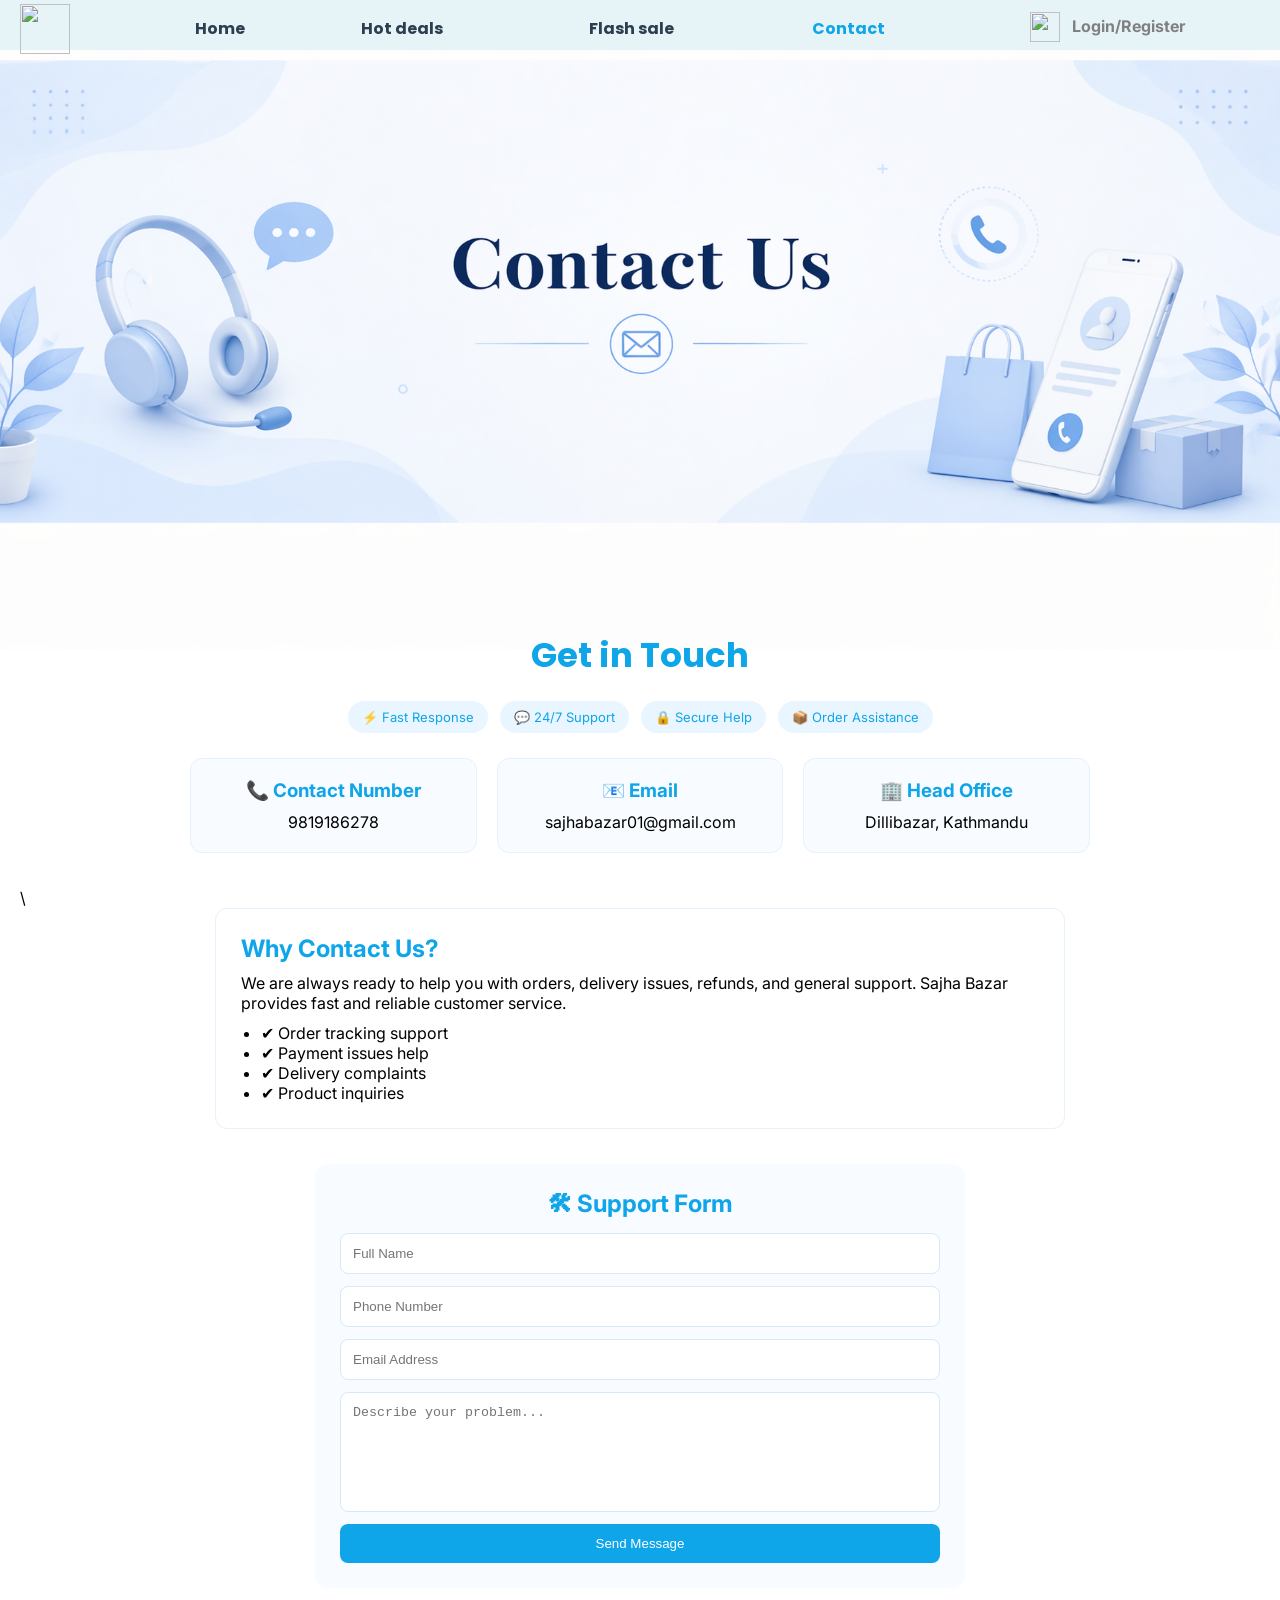
==== Contact.html @ 0f32a29d "Add files via upload" ====
<!DOCTYPE html>
<html>
<head>
	<meta charset="utf-8">
	<meta name="viewport" content="width=device-width, initial-scale=1">
	<title>
		Sajha Bazar
	</title>
</head>
<body>
  <link rel="stylesheet" href="style.css">
  <link href="https://fonts.googleapis.com/css2?family=Inter:wght@400;500;600&display=swap" rel="stylesheet">
  <link href="https://fonts.googleapis.com/css2?family=Poppins:wght@400;600&display=swap" rel="stylesheet">
	<div class = "container">	
	<a href = "file:///C:/Users/ashok/OneDrive/Desktop/website/home.html"><img src = "brandlogo.png" class = "pic"></a>
  <a href = "file:///C:/Users/ashok/OneDrive/Desktop/website/profile.html"><img src = "profile.png" class = "profile"></a>
  <a href = "file:///C:/Users/ashok/OneDrive/Desktop/website/profile.html"><font size = 3 face = "Inter" color = "grey" class = "text"><b>Login/Register</b></font></a>
	<table class ="table">
         <tr align = "center">
          
          <td><font size = 3 face = "Poppins" color = "grey" ><b><a class = "link1" href = "file:///C:/Users/ashok/OneDrive/Desktop/website/home.html">Home</a></b></font></td>
          <td><font size = 3 face = "Poppins" color = "grey"><b><a class = "link2" href = "file:///C:/Users/ashok/OneDrive/Desktop/website/hotdeals.html">Hot deals</a></b></font></td>
          <td><font size = 3 face = "Poppins" color = "grey"><b><a class = "link3" href = "file:///C:/Users/ashok/OneDrive/Desktop/website/flashsale.html">Flash sale</a></i></i></b></font></td>

          <td><font size = 3 face = "Poppins" color = "grey"><b><a class = "link5" href = "file:///C:/Users/ashok/OneDrive/Desktop/website/Contact.html">Contact</a></b></font></td>

         </tr>
         </table>
</div>
<div class = 'ban'>
<img src = "ban.png"> 

</div>

<div class="contact-section">

  <h1 class="contact-title">Get in Touch</h1>

  <div class="quick-badges">
    <div>⚡ Fast Response</div>
    <div>💬 24/7 Support</div>
    <div>🔒 Secure Help</div>
    <div>📦 Order Assistance</div>
  </div>

 
  <div class="contact-card">

    <div class="info-box">
      <h3>📞 Contact Number</h3>
      <p>9819186278</p>
    </div>

    <div class="info-box">
      <h3>📧 Email</h3>
      <p>sajhabazar01@gmail.com</p>
    </div>

    <div class="info-box">
      <h3>🏢 Head Office</h3>
      <p>Dillibazar, Kathmandu</p>
    </div>

  </div>
\
  <div class="extra-section">

    <h2>Why Contact Us?</h2>

    <p>
      We are always ready to help you with orders, delivery issues, refunds,
      and general support. Sajha Bazar provides fast and reliable customer service.
    </p>

    <ul>
      <li>✔ Order tracking support</li>
      <li>✔ Payment issues help</li>
      <li>✔ Delivery complaints</li>
      <li>✔ Product inquiries</li>
    </ul>

  </div>

 
  <div class="form-section">

    <h2>🛠 Support Form</h2>

    <form>
      <input type="text" placeholder="Full Name" required>
      <input type="tel" placeholder="Phone Number" required>
      <input type="email" placeholder="Email Address" required>
      <textarea placeholder="Describe your problem..." required></textarea>

      <button type="submit">Send Message</button>
    </form>

  </div>

</div>


	<style>

     body {
      padding:0;
      margin: 0;
    }


        * {
      margin:0;
          padding: 0;
          box-sizing: border-box;
    }

      .head {
        color: Darkblue;
        padding-top: 20px;
        font-weight: bold;
        font-family: Inter;
        font-size: 30px;
        text-align: center;
      }

       .text {
          position: absolute;
          top: 16px;
          right: 95px;
          transition: transform 0.2s ease;
display: inline-block;
        }

        .text:hover {
          text-decoration: none;
          transform: scale(1.1);
          color: #0EA5E9;
        }
        

          .link1{
          	color:#2C3E50;
            text-decoration: none;
transition: transform 0.2s ease;
display: inline-block;
          }

          .link1:hover{
            color: #0EA5E9;
            transform: scale(1.1);
            text-decoration: none;

          }
         

          .link2{
            color: #2C3E50;
            text-decoration: none;
            transition: transform 0.2s ease;
display: inline-block;
          }
          .link2:hover{
            color: #0EA5E9;
            transform: scale(1.1);
          }
         
          .link3{
            color: #2C3E50;
            text-decoration: none;
            transition: transform 0.2s ease;
display: inline-block;

          }
          
          .link3:hover{
            color: #0EA5E9;
            transform: scale(1.1);
          }

    

          .link5{
            color:  #0EA5E9;
            text-decoration: none;

          }
          
          .ban img{
            width:100%;
            height:650px;
            padding-top:0px;
            display: block;
           
            
          }

         
.contact-section {
  font-family: 'Inter', sans-serif;
  margin-top: -60px;
  padding: 40px 20px 80px;
}


.contact-title {
  text-align: center;
  font-size: 34px;
  color: #0EA5E9;
  font-family: 'Poppins', sans-serif;
  margin-bottom: 20px;
}


.quick-badges {
  display: flex;
  justify-content: center;
  gap: 12px;
  flex-wrap: wrap;
  margin-bottom: 25px;
}

.quick-badges div {
  background: #eaf6ff;
  color: #0EA5E9;
  padding: 8px 14px;
  border-radius: 20px;
  font-size: 13px;
}


.contact-card {
  max-width: 900px;
  margin: auto;
  display: flex;
  gap: 20px;
  margin-bottom: 35px;
  transition: transform 0.2s ease;
}
.contact-card:hover {
  transform:scale(1.05)
}

.info-box {
  flex: 1;
  background: #f8fbff;
  padding: 20px;
  border-radius: 12px;
  text-align: center;
  border: 1px solid #e6f2fb;
}

.info-box h3 {
  color: #0EA5E9;
  margin-bottom: 10px;
}


.extra-section {
  max-width: 850px;
  margin: auto;
  background: white;
  padding: 25px;
  border-radius: 12px;
  margin-bottom: 35px;
  border: 1px solid #e6f2fb;
}

.extra-section h2 {
  color: #0EA5E9;
  margin-bottom: 10px;
}

.extra-section ul {
  margin-top: 10px;
  padding-left: 20px;
}


.form-section {
  max-width: 650px;
  margin: auto;
  background: #f8fbff;
  padding: 25px;
  border-radius: 12px;
}

.form-section h2 {
  text-align: center;
  color: #0EA5E9;
  margin-bottom: 15px;
}

.form-section form {
  display: flex;
  flex-direction: column;
  gap: 12px;
}

.form-section input,
.form-section textarea {
  padding: 12px;
  border: 1px solid #d6e9f8;
  border-radius: 8px;
  outline: none;
}

.form-section textarea {
  min-height: 120px;
  resize: none;
}

.form-section button {
  padding: 12px;
  background: #0EA5E9;
  color: white;
  border: none;
  border-radius: 8px;
  cursor: pointer;
}

.form-section button:hover {
  background: #0284c7;
}
	</style>

	
		

</body>
</html>
---- style.css ----
.container {
          position: fixed;
          height: 50px;
          background-color: #E6F4F7;
          top:0;
          left:0;
          width:100%;
          z-index: 1000;
          
        }


        .pic {
          width: 50px;
          height: 50px;
          position: absolute;
          top: 4px;
          left: 20px;
        }

        .table{
          background-color: #E6F4F7;
          height: 40px;
          width: 800px;
          position: relative;
          top: 8px;
          left: 150px;
          
        }

        .profile {
            width: 30px;
            height: 30px;
            position: absolute;
            top: 12px;
            right: 220px;
          }

        .icon{

            width: 30px;
            height: 30px;
            position: absolute;
            top: 58px;
            left:155px;

        }
        .p1 {
            background: #D9EEF2;
            border-radius: 15px;
            transition: transform 0.2s ease;
            height: 300px;
            width: 250px;
            
            }

            .p1:hover {
              background: #BFE7FF;
              transform: scale(1.05);
            }

            .p1 img {
              height: 200px;
              width:200px;
              margin-left: auto;
              margin-right: auto;
              display: block;
              
              
            }
            .p1t {
              color: #111827;
              font-family: 'Poppins';
              font-size: 16px;
              font-weight: bold;
              margin-top: 20px;
              margin-left: 5px;

            }
            .p1tp{
              color: #1D4ED8;
              font-family: 'Montserrat';
              font-size: 22px;
              font-weight: bold;
              margin-top: 10px;
              margin-left: 5px;
            }

            
          .ad {
            width: 800px;
            height:150px;
            position: absolute;
            margin-top:0px;
            margin-left:300px;            
          }

          .ad img {
            width:800px;
            height:150px;
            display:block;
            border-radius:20px;
          }
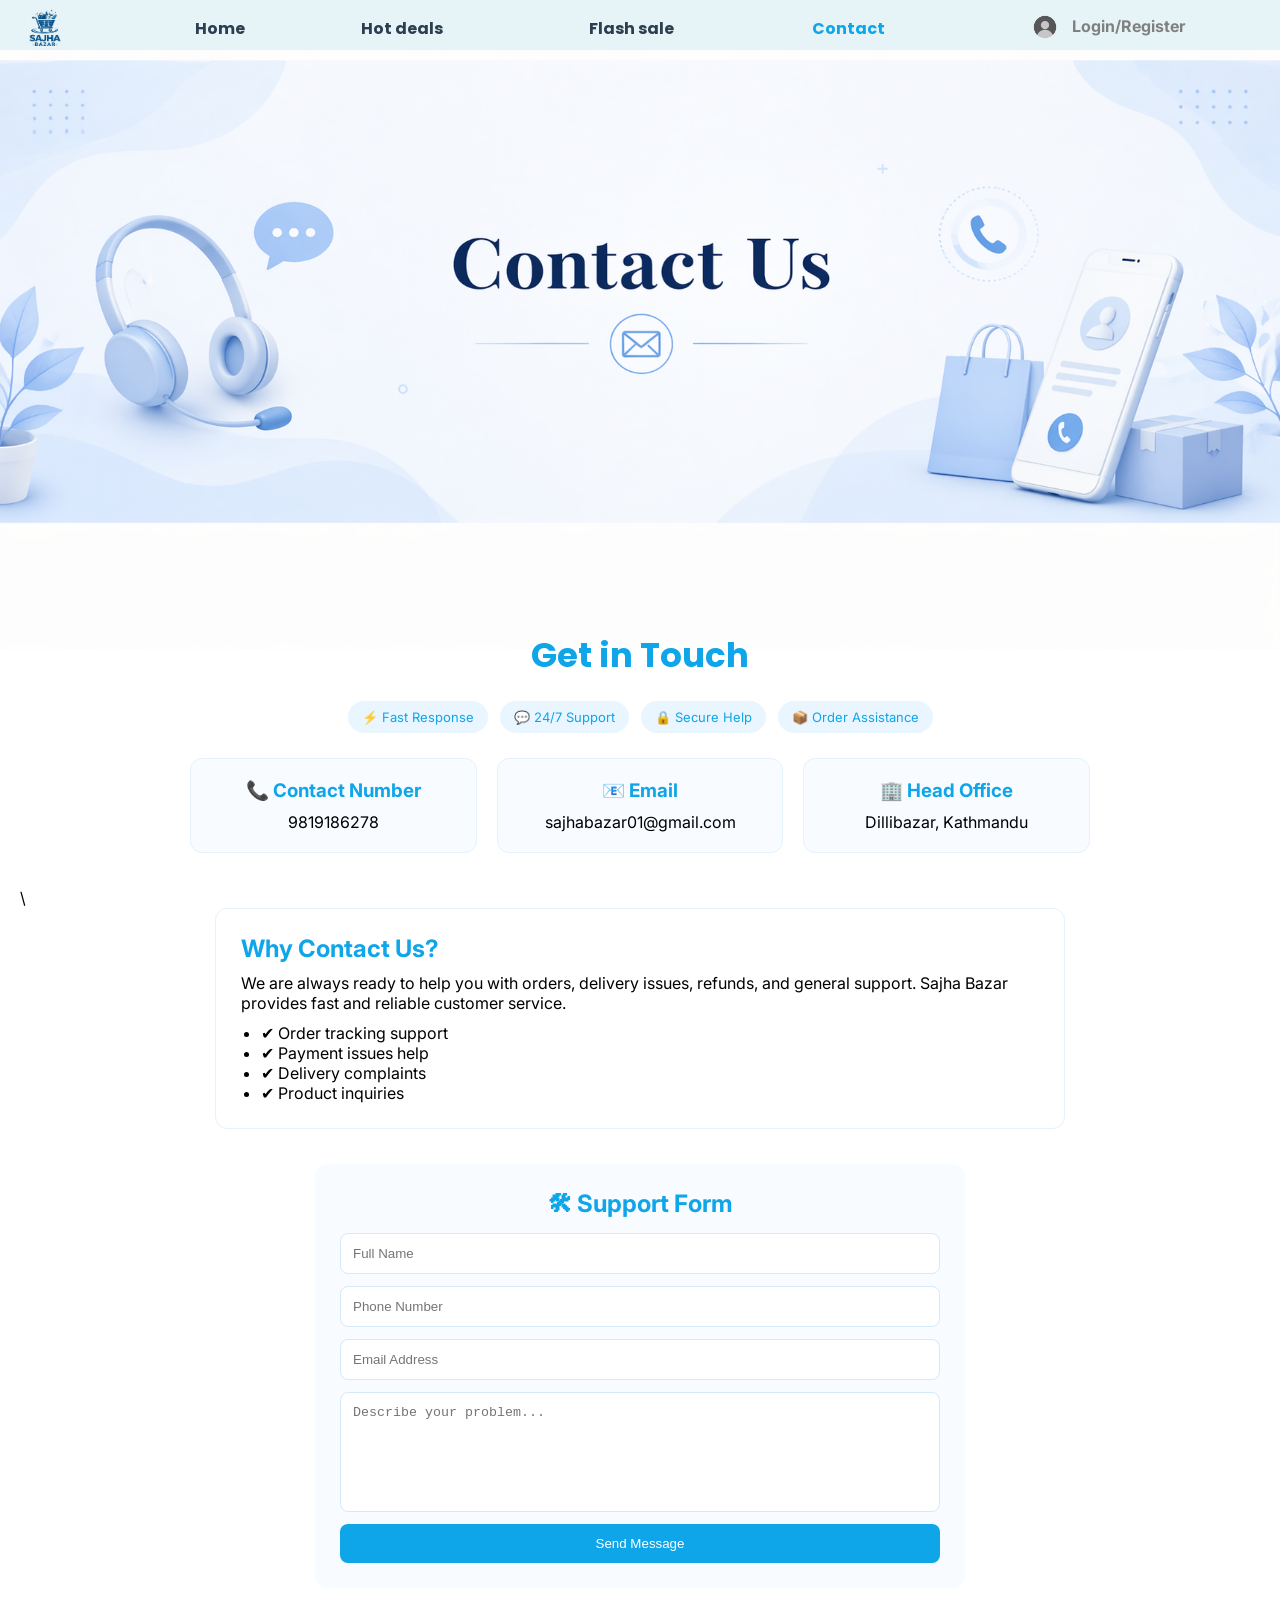
==== commit 15800775: "Update Contact.html" ====
--- a/Contact.html
+++ b/Contact.html
@@ -12,17 +12,17 @@
   <link href="https://fonts.googleapis.com/css2?family=Inter:wght@400;500;600&display=swap" rel="stylesheet">
   <link href="https://fonts.googleapis.com/css2?family=Poppins:wght@400;600&display=swap" rel="stylesheet">
 	<div class = "container">	
-	<a href = "file:///C:/Users/ashok/OneDrive/Desktop/website/home.html"><img src = "brandlogo.png" class = "pic"></a>
-  <a href = "file:///C:/Users/ashok/OneDrive/Desktop/website/profile.html"><img src = "profile.png" class = "profile"></a>
-  <a href = "file:///C:/Users/ashok/OneDrive/Desktop/website/profile.html"><font size = 3 face = "Inter" color = "grey" class = "text"><b>Login/Register</b></font></a>
+	<a href = "https://aayam065.github.io/E-commerce-site-demo/"><img src = "brandlogo.png" class = "pic"></a>
+  <a href = "profile.html"><img src = "profile.png" class = "profile"></a>
+  <a href = "profile.html"><font size = 3 face = "Inter" color = "grey" class = "text"><b>Login/Register</b></font></a>
 	<table class ="table">
          <tr align = "center">
           
-          <td><font size = 3 face = "Poppins" color = "grey" ><b><a class = "link1" href = "file:///C:/Users/ashok/OneDrive/Desktop/website/home.html">Home</a></b></font></td>
-          <td><font size = 3 face = "Poppins" color = "grey"><b><a class = "link2" href = "file:///C:/Users/ashok/OneDrive/Desktop/website/hotdeals.html">Hot deals</a></b></font></td>
-          <td><font size = 3 face = "Poppins" color = "grey"><b><a class = "link3" href = "file:///C:/Users/ashok/OneDrive/Desktop/website/flashsale.html">Flash sale</a></i></i></b></font></td>
-
-          <td><font size = 3 face = "Poppins" color = "grey"><b><a class = "link5" href = "file:///C:/Users/ashok/OneDrive/Desktop/website/Contact.html">Contact</a></b></font></td>
+          <td><font size = 3 face = "Poppins" color = "grey" ><b><a class = "link1" href = "https://aayam065.github.io/E-commerce-site-demo/">Home</a></b></font></td>
+          <td><font size = 3 face = "Poppins" color = "grey"><b><a class = "link2" href = "hotdeals.html">Hot deals</a></b></font></td>
+          <td><font size = 3 face = "Poppins" color = "grey"><b><a class = "link3" href = "flashsale.html">Flash sale</a></i></i></b></font></td>
+
+          <td><font size = 3 face = "Poppins" color = "grey"><b><a class = "link5" href = "Contact.html">Contact</a></b></font></td>
 
          </tr>
          </table>
@@ -327,4 +327,4 @@
 		
 
 </body>
-</html>+</html>
